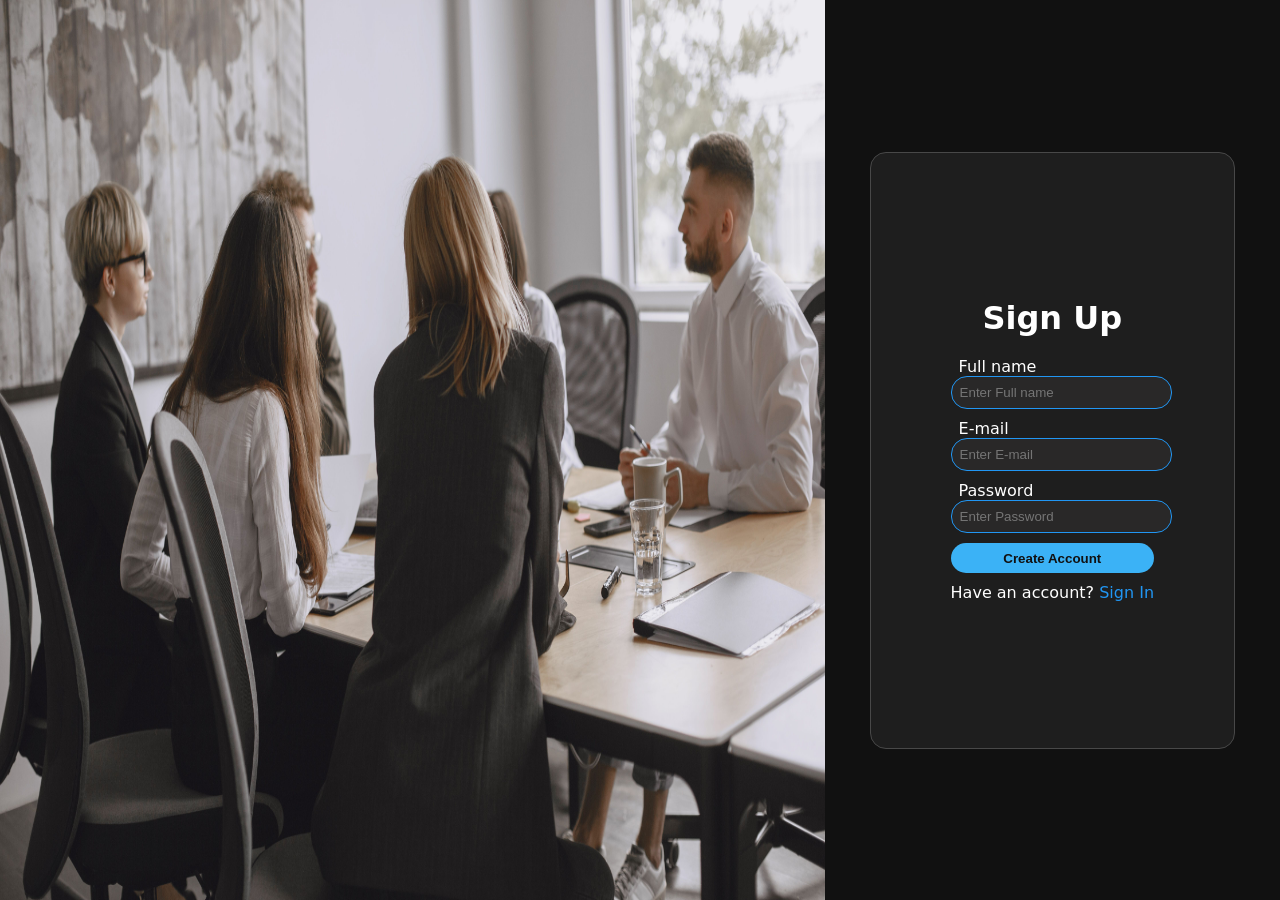
==== signup.html @ 68c0e0aa "sign up page" ====
<!DOCTYPE html>
<html lang="en">
<head>
    <link rel="stylesheet" href="assets/style/signupstyle.css">
    <meta charset="UTF-8">
    <meta name="viewport" content="width=device-width, initial-scale=1.0">
    <title>Sign Up</title>
</head>

<body>
    <div class="container">
        <div class="side-image">
            <img src="assets/images/recent_referrals.jpg" alt="group image">
        </div>
    
    <div class="form-side">
            <h1 class="signin-header">
                Sign Up
            </h1>
    <form action="action_page.php" method="post">
        <label class="email-label" for="fname">Full name</label>
        <input type="text" placeholder="Enter Full name" name="fname" required>

        <label class="email-label" for="email">E-mail</label>
        <input type="email" placeholder="Enter E-mail" name="email" required>

       <label class="email-label" for="psw">Password</label>
        <input type="password" placeholder="Enter Password" name="psw" required>
            <button type="submit"> Create Account</button>
            <div class="signin"> Have an account?  <a href="signin.html">Sign In</a> </div>
    </form>
        </div>
    </div>
</body>
</html>
---- assets/style/signupstyle.css ----
*{
   margin: 0;
   padding: 0; 
}

body{
    height: 100vh;
    width: 100vw;
    background-color:#111111;
    color: white;
    font-family: system-ui, -apple-system, "Segoe UI", Roboto, Helvetica, Arial, sans-serif;
}

.container{
    display: flex;
    flex-direction: row;
    height: 100%;
    justify-content: center;
    align-items: center;
}

.signin-header{
    margin-bottom: 20px;
}

.side-image img {
    width: 100%;
    height: 100%;
}

.side-image{
    display: flex;
    height: 100%;
    width: 70%;
}

.form-side{
    display: flex;
    flex-direction: column;
    width: 30%;
    margin: 45px;
    padding: 5px;
    justify-content: center;
    align-items: center;
    background-color: #1e1e1e;
    border:1px solid #484848;
    border-radius: 16px;
    height: 65%;
}
form{
    margin:0 ;
}

input{
    display:block;
    width: 100% ;
    background-color: #292828;
    border:1px solid #2196F3;
    color: #ffffff;
    padding: 8px;
    margin-bottom: 10px;
    align-items: center;
    border-radius: 16px;
    max-width: 300px;
    height: 15px;
    
}

button{
    background-color: #3BB2F6;
    color: #111111;
    border: #3BB2F6;
    display: inline;
    cursor: pointer;
    width: 100%;
    height: 30px;
    max-width: 300px;
    padding: 8px;
    border-radius: 16px;
    margin-bottom: 10px;
    font-weight: 600;
}

button:hover {
  opacity: 0.9;
}

.email-label{
padding-left: 0.5rem;
margin-bottom:1rem;
}

a{
    color: #2196F3;
    text-decoration: solid;
}
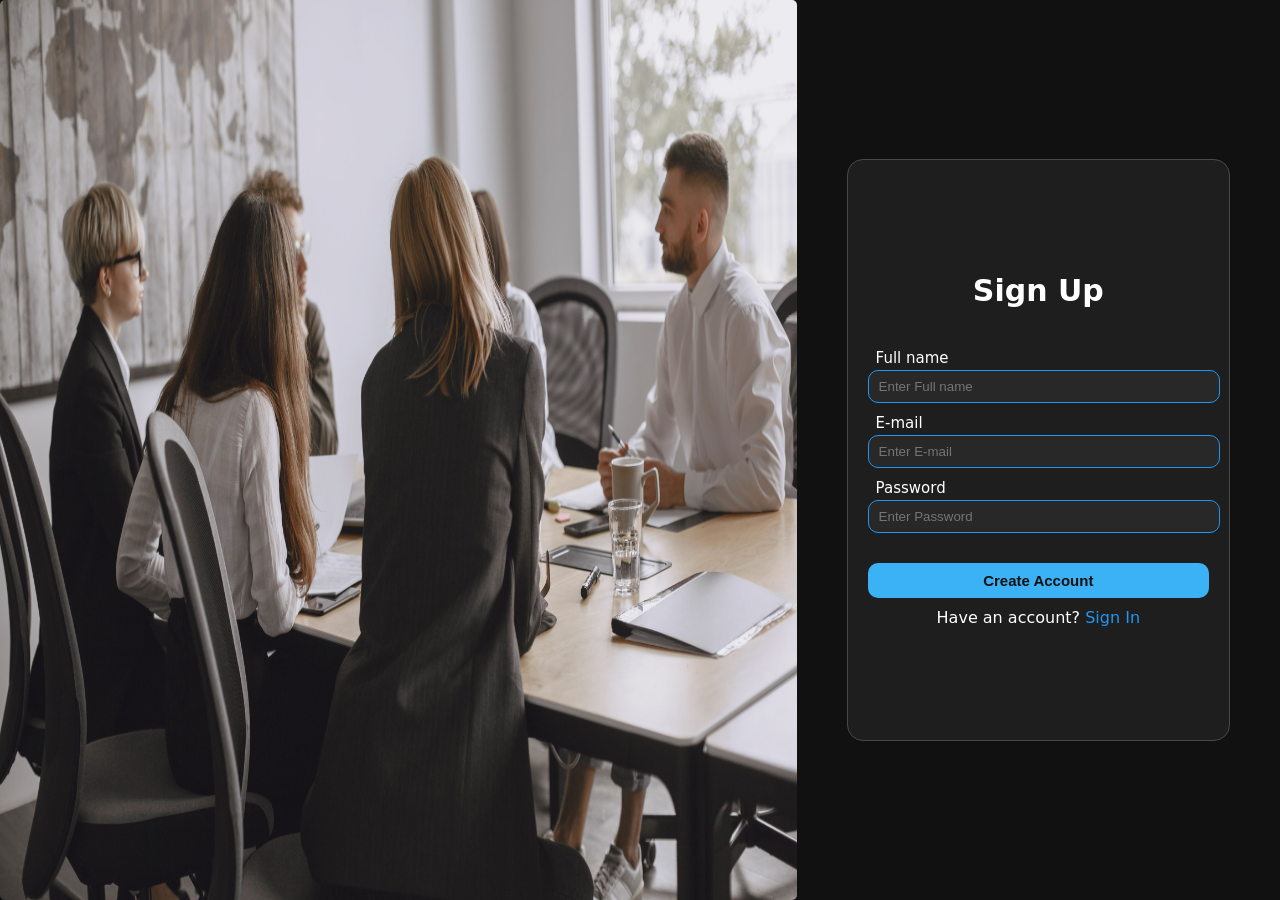
==== commit 33a817de: "mainpage structure and styling progressed." ====
--- a/signup.html
+++ b/signup.html
@@ -14,7 +14,7 @@
         </div>
     
     <div class="form-side">
-            <h1 class="signin-header">
+            <h1 class="signup-header">
                 Sign Up
             </h1>
     <form action="action_page.php" method="post">
--- a/assets/style/signupstyle.css
+++ b/assets/style/signupstyle.css
@@ -26,6 +26,7 @@
 .side-image img {
     width: 100%;
     height: 100%;
+    border-radius: 5px;
 }
 
 .side-image{
@@ -38,30 +39,30 @@
     display: flex;
     flex-direction: column;
     width: 30%;
-    margin: 45px;
-    padding: 5px;
+    margin: 50px;
+    padding: 20px;
     justify-content: center;
-    align-items: center;
+    align-items: left;
     background-color: #1e1e1e;
     border:1px solid #484848;
     border-radius: 16px;
-    height: 65%;
+    height: 60%;
+    position: relative;
 }
-form{
-    margin:0 ;
-}
+
 
 input{
     display:block;
+    align-items:center;
     width: 100% ;
     background-color: #292828;
     border:1px solid #2196F3;
     color: #ffffff;
-    padding: 8px;
+    padding: 8px 10px;
+    margin-top: 3px;
     margin-bottom: 10px;
-    align-items: center;
-    border-radius: 16px;
-    max-width: 300px;
+    border-radius: 10px;
+    max-width: 330px;
     height: 15px;
     
 }
@@ -70,15 +71,18 @@
     background-color: #3BB2F6;
     color: #111111;
     border: #3BB2F6;
-    display: inline;
+    display: block;
     cursor: pointer;
     width: 100%;
-    height: 30px;
-    max-width: 300px;
+    height: 35px;
+    max-width: 350px;
     padding: 8px;
-    border-radius: 16px;
+    border-radius: 10px;
+    margin-top: 30px;
     margin-bottom: 10px;
     font-weight: 600;
+    font-size: 15px;
+    
 }
 
 button:hover {
@@ -86,12 +90,100 @@
 }
 
 .email-label{
-padding-left: 0.5rem;
-margin-bottom:1rem;
+    padding-left: 0.5rem;
+    margin-bottom: 10px;
+    font-size: 15px;
 }
+
 
 a{
     color: #2196F3;
     text-decoration: solid;
 }
 
+.signin{
+    text-align: center;
+}
+
+.signup-header{
+    text-align: center;
+    font-size: 30px;
+    margin-bottom: 40px;
+}
+
+
+@media (max-width: 1024px) {
+  .container {
+    flex-direction: column;
+  }
+
+  .side-image {
+    display: none; 
+  }
+
+  body {
+    background: url("assets/images/recent_referrals.jpg") no-repeat center center;
+    background-size: cover;
+  }
+
+  .form-side {
+    width: 90%;
+    margin: 20px auto;
+    padding: 20px;
+    background-color: rgba(30, 30, 30, 0.85); 
+  }
+
+  input, button {
+    max-width: 100%;
+  }
+}
+
+@media (max-width: 768px) {
+  body {
+    font-size: 14px;
+    background: "assets/images/recent_referrals.jpg";
+    background-size: cover;
+  }
+
+  .form-side {
+    width: 95%;
+    margin: 15px auto;
+    padding: 15px;
+    background-color: rgba(30, 30, 30, 0.85); 
+  }
+
+  .signup-header {
+    font-size: 22px;
+    text-align: center;
+  }
+
+  input, button {
+    font-size: 15px;
+    max-width: 100%;
+  }
+
+  .signin {
+    font-size: 13px;
+  }
+}
+
+@media (max-width: 480px) {
+  .signup-header {
+    font-size: 18px;
+    padding: 20px;
+    text-align: center;
+  }
+
+  input, button {
+    height: 5px;
+    font-size: 10px;
+    width: 70%;
+  }
+
+  .form-side {
+    padding: 10px;
+    margin: 10px;
+    width: 80%;
+    background-color: rgba(30, 30, 30, 0.9);
+  }
+}
